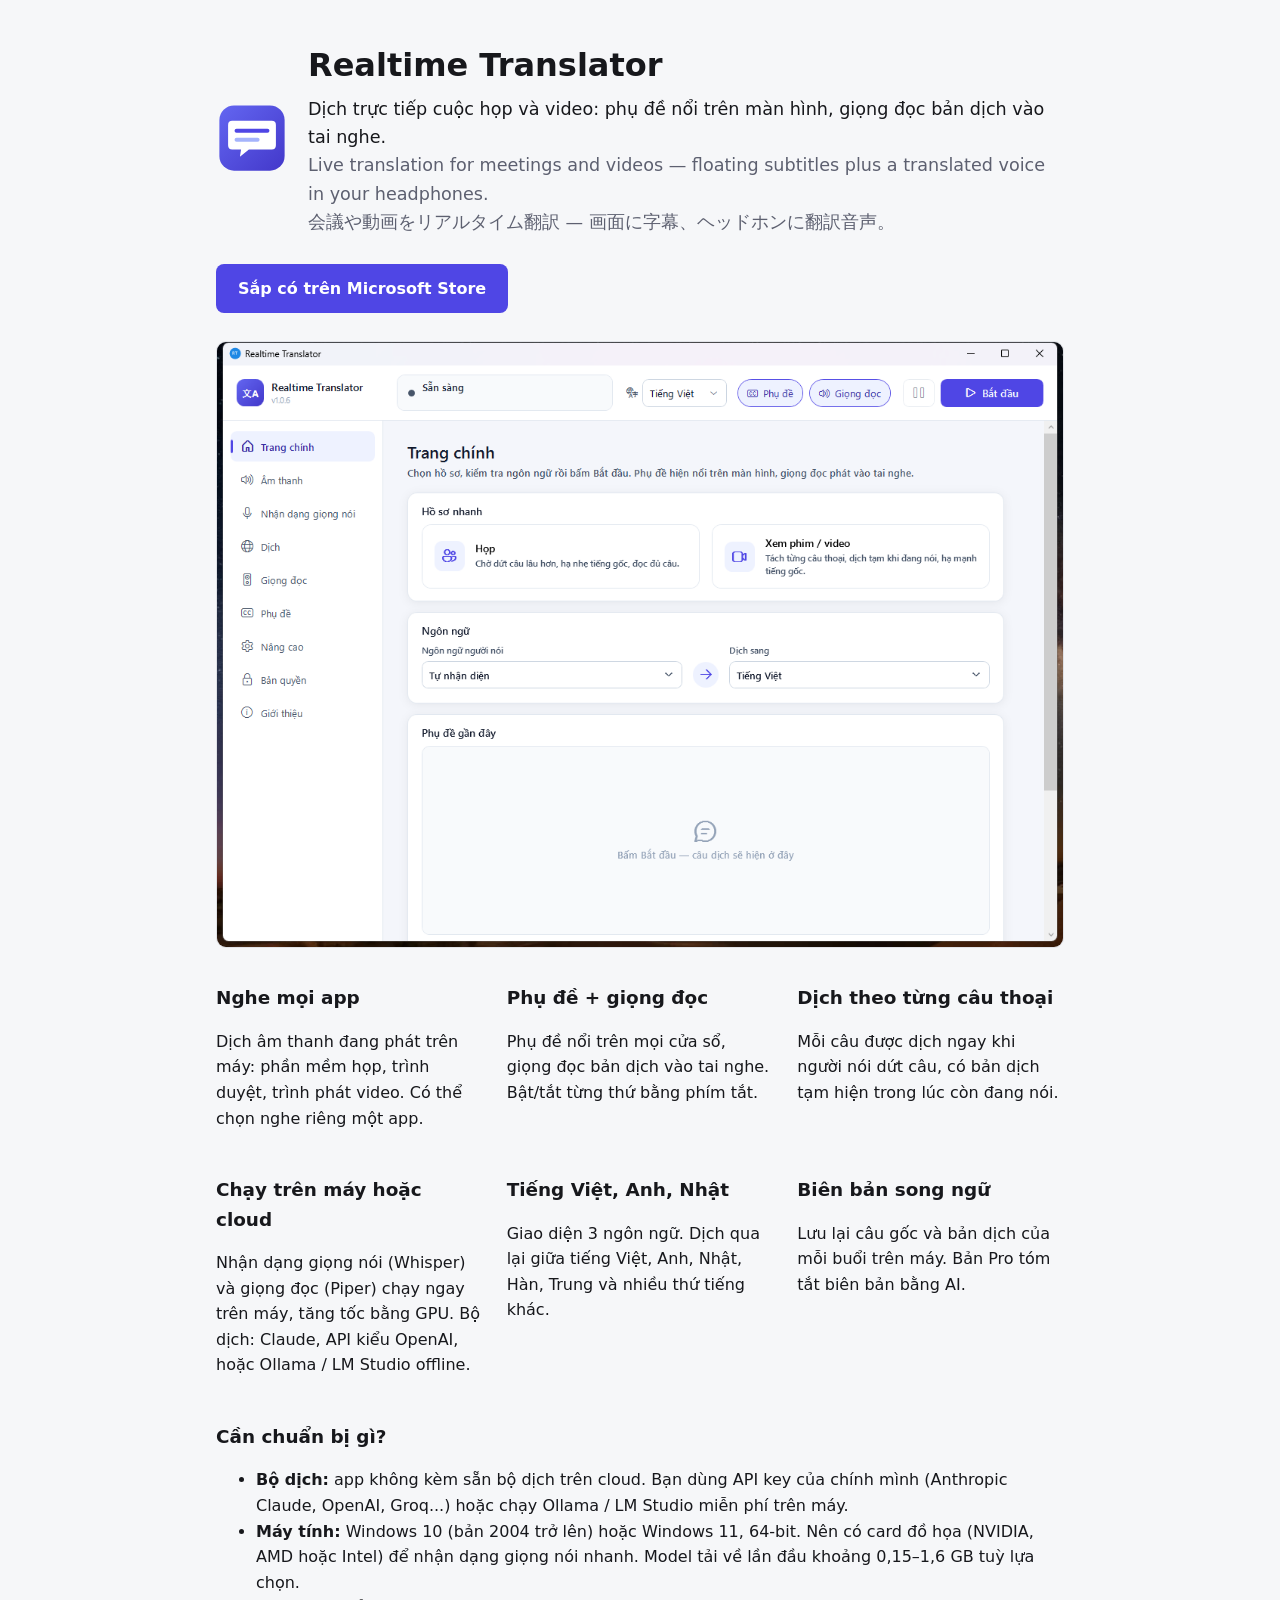
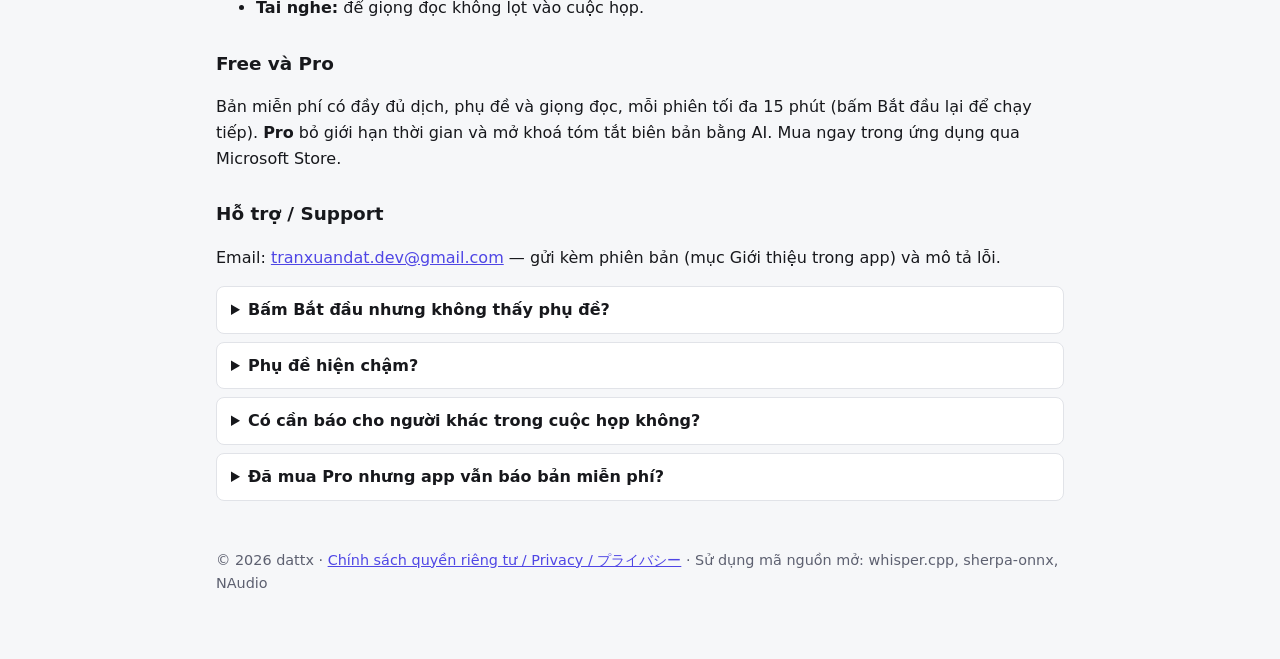
==== index.html @ c9f872d4 "Add Realtime Translator website and privacy policy Co-Authored-By: Claude Opus 5.5 <noreply@anthropi" ====
<!doctype html>
<html lang="vi">
<head>
  <meta charset="utf-8">
  <meta name="viewport" content="width=device-width, initial-scale=1">
  <title>Realtime Translator — Phụ đề và giọng đọc dịch trực tiếp trên Windows</title>
  <meta name="description" content="Dịch trực tiếp cuộc họp và video trên Windows: phụ đề nổi trên màn hình và giọng đọc bản dịch vào tai nghe. Nhận dạng giọng nói chạy ngay trên máy.">
  <link rel="icon" href="app-icon.svg">
  <link rel="stylesheet" href="style.css">
</head>
<body>
  <main class="page">
    <header class="hero">
      <img src="app-icon.svg" alt="" width="72" height="72">
      <div>
        <h1>Realtime Translator</h1>
        <p class="lead">Dịch trực tiếp cuộc họp và video: phụ đề nổi trên màn hình, giọng đọc bản dịch vào tai nghe.</p>
        <p class="lead muted" lang="en">Live translation for meetings and videos — floating subtitles plus a translated voice in your headphones.</p>
        <p class="lead muted" lang="ja">会議や動画をリアルタイム翻訳 — 画面に字幕、ヘッドホンに翻訳音声。</p>
      </div>
    </header>

    <p class="cta">
      <span class="button">Sắp có trên Microsoft Store</span>
    </p>

    <img class="shot" src="screenshots/vi-trang-chinh.png" alt="Trang chính của Realtime Translator: hồ sơ Họp và Xem phim, chọn ngôn ngữ, phụ đề gần đây">

    <section class="grid">
      <div><h2>Nghe mọi app</h2><p>Dịch âm thanh đang phát trên máy: phần mềm họp, trình duyệt, trình phát video. Có thể chọn nghe riêng một app.</p></div>
      <div><h2>Phụ đề + giọng đọc</h2><p>Phụ đề nổi trên mọi cửa sổ, giọng đọc bản dịch vào tai nghe. Bật/tắt từng thứ bằng phím tắt.</p></div>
      <div><h2>Dịch theo từng câu thoại</h2><p>Mỗi câu được dịch ngay khi người nói dứt câu, có bản dịch tạm hiện trong lúc còn đang nói.</p></div>
      <div><h2>Chạy trên máy hoặc cloud</h2><p>Nhận dạng giọng nói (Whisper) và giọng đọc (Piper) chạy ngay trên máy, tăng tốc bằng GPU. Bộ dịch: Claude, API kiểu OpenAI, hoặc Ollama / LM Studio offline.</p></div>
      <div><h2>Tiếng Việt, Anh, Nhật</h2><p>Giao diện 3 ngôn ngữ. Dịch qua lại giữa tiếng Việt, Anh, Nhật, Hàn, Trung và nhiều thứ tiếng khác.</p></div>
      <div><h2>Biên bản song ngữ</h2><p>Lưu lại câu gốc và bản dịch của mỗi buổi trên máy. Bản Pro tóm tắt biên bản bằng AI.</p></div>
    </section>

    <section>
      <h2>Cần chuẩn bị gì?</h2>
      <ul>
        <li><strong>Bộ dịch:</strong> app không kèm sẵn bộ dịch trên cloud. Bạn dùng API key của chính mình (Anthropic Claude, OpenAI, Groq...) hoặc chạy Ollama / LM Studio miễn phí trên máy.</li>
        <li><strong>Máy tính:</strong> Windows 10 (bản 2004 trở lên) hoặc Windows 11, 64-bit. Nên có card đồ họa (NVIDIA, AMD hoặc Intel) để nhận dạng giọng nói nhanh. Model tải về lần đầu khoảng 0,15–1,6 GB tuỳ lựa chọn.</li>
        <li><strong>Tai nghe:</strong> để giọng đọc không lọt vào cuộc họp.</li>
      </ul>
    </section>

    <section>
      <h2>Free và Pro</h2>
      <p>Bản miễn phí có đầy đủ dịch, phụ đề và giọng đọc, mỗi phiên tối đa 15 phút (bấm Bắt đầu lại để chạy tiếp). <strong>Pro</strong> bỏ giới hạn thời gian và mở khoá tóm tắt biên bản bằng AI. Mua ngay trong ứng dụng qua Microsoft Store.</p>
    </section>

    <section id="support">
      <h2>Hỗ trợ / Support</h2>
      <p>Email: <a href="mailto:tranxuandat.dev@gmail.com">tranxuandat.dev@gmail.com</a> — gửi kèm phiên bản (mục Giới thiệu trong app) và mô tả lỗi.</p>
      <details>
        <summary>Bấm Bắt đầu nhưng không thấy phụ đề?</summary>
        <p>Vào mục <em>Âm thanh</em>: chọn "Toàn bộ âm thanh máy", hoặc chọn đúng app đang phát rồi bấm nút làm mới. Ở mục <em>Nâng cao</em>, hạ "Độ nhạy nhận tiếng nói" xuống khoảng 0,5 nếu tiếng nói nhỏ hoặc lẫn nhạc nền.</p>
      </details>
      <details>
        <summary>Phụ đề hiện chậm?</summary>
        <p>Bấm hồ sơ <em>Xem phim / video</em> ở trang chính, bật "Dùng GPU" ở mục <em>Nhận dạng giọng nói</em>, và chọn model Claude Haiku ở mục <em>Dịch</em> (nhanh nhất).</p>
      </details>
      <details>
        <summary>Có cần báo cho người khác trong cuộc họp không?</summary>
        <p>Có. App xử lý lời nói của mọi người trong cuộc họp. Hãy tuân thủ quy định nơi bạn làm việc và pháp luật địa phương, và báo cho người tham gia khi cần. Nếu không muốn lời nói rời khỏi máy, chọn bộ dịch chạy trên máy (Ollama / LM Studio).</p>
      </details>
      <details>
        <summary>Đã mua Pro nhưng app vẫn báo bản miễn phí?</summary>
        <p>Đăng nhập Microsoft Store bằng đúng tài khoản đã mua rồi mở lại app. Vẫn lỗi thì gửi email cho chúng tôi.</p>
      </details>
    </section>

    <footer class="muted">
      © 2026 dattx · <a href="privacy.html">Chính sách quyền riêng tư / Privacy / プライバシー</a> · Sử dụng mã nguồn mở: whisper.cpp, sherpa-onnx, NAudio
    </footer>
  </main>
</body>
</html>
---- style.css ----
:root {
  --bg: #f6f7f9;
  --surface: #ffffff;
  --text: #17181c;
  --muted: #5d6070;
  --border: #e1e3e8;
  --accent: #4f46e5;
  color-scheme: light dark;
  font-family: "Segoe UI Variable Text", "Segoe UI", system-ui, -apple-system, sans-serif;
  line-height: 1.6;
}

@media (prefers-color-scheme: dark) {
  :root {
    --bg: #1b1c20;
    --surface: #24252a;
    --text: #eeeff2;
    --muted: #a2a4b0;
    --border: #383a42;
    --accent: #8b8cf8;
  }
}

* { box-sizing: border-box; }

body {
  margin: 0;
  background: var(--bg);
  color: var(--text);
}

.page {
  max-width: 880px;
  margin: 0 auto;
  padding: 40px 16px 64px;
}

a { color: var(--accent); }

h1 { font-size: 2rem; margin: 0 0 4px; }
h2 { font-size: 1.15rem; margin: 28px 0 6px; }

.muted { color: var(--muted); }

.hero {
  display: flex;
  gap: 20px;
  align-items: center;
}

.hero img { border-radius: 16px; flex-shrink: 0; }

.lead { margin: 0; font-size: 1.1rem; }

.cta { margin: 28px 0; }

.button {
  display: inline-block;
  padding: 12px 22px;
  border-radius: 8px;
  background: var(--accent);
  color: #fff;
  font-weight: 600;
  text-decoration: none;
}

.shot {
  width: 100%;
  height: auto;
  border-radius: 10px;
  border: 1px solid var(--border);
}

.grid {
  display: grid;
  grid-template-columns: repeat(auto-fit, minmax(200px, 1fr));
  gap: 0 24px;
}

details {
  background: var(--surface);
  border: 1px solid var(--border);
  border-radius: 8px;
  padding: 10px 14px;
  margin: 8px 0;
}

summary { cursor: pointer; font-weight: 600; }

hr { border: none; border-top: 1px solid var(--border); margin: 40px 0; }

.back { display: inline-block; margin-bottom: 16px; }

footer { margin-top: 48px; font-size: 0.9rem; }

code { font-family: "Cascadia Mono", Consolas, monospace; font-size: 0.9em; }

@media (max-width: 560px) {
  .hero { flex-direction: column; align-items: flex-start; }
  h1 { font-size: 1.6rem; }
}
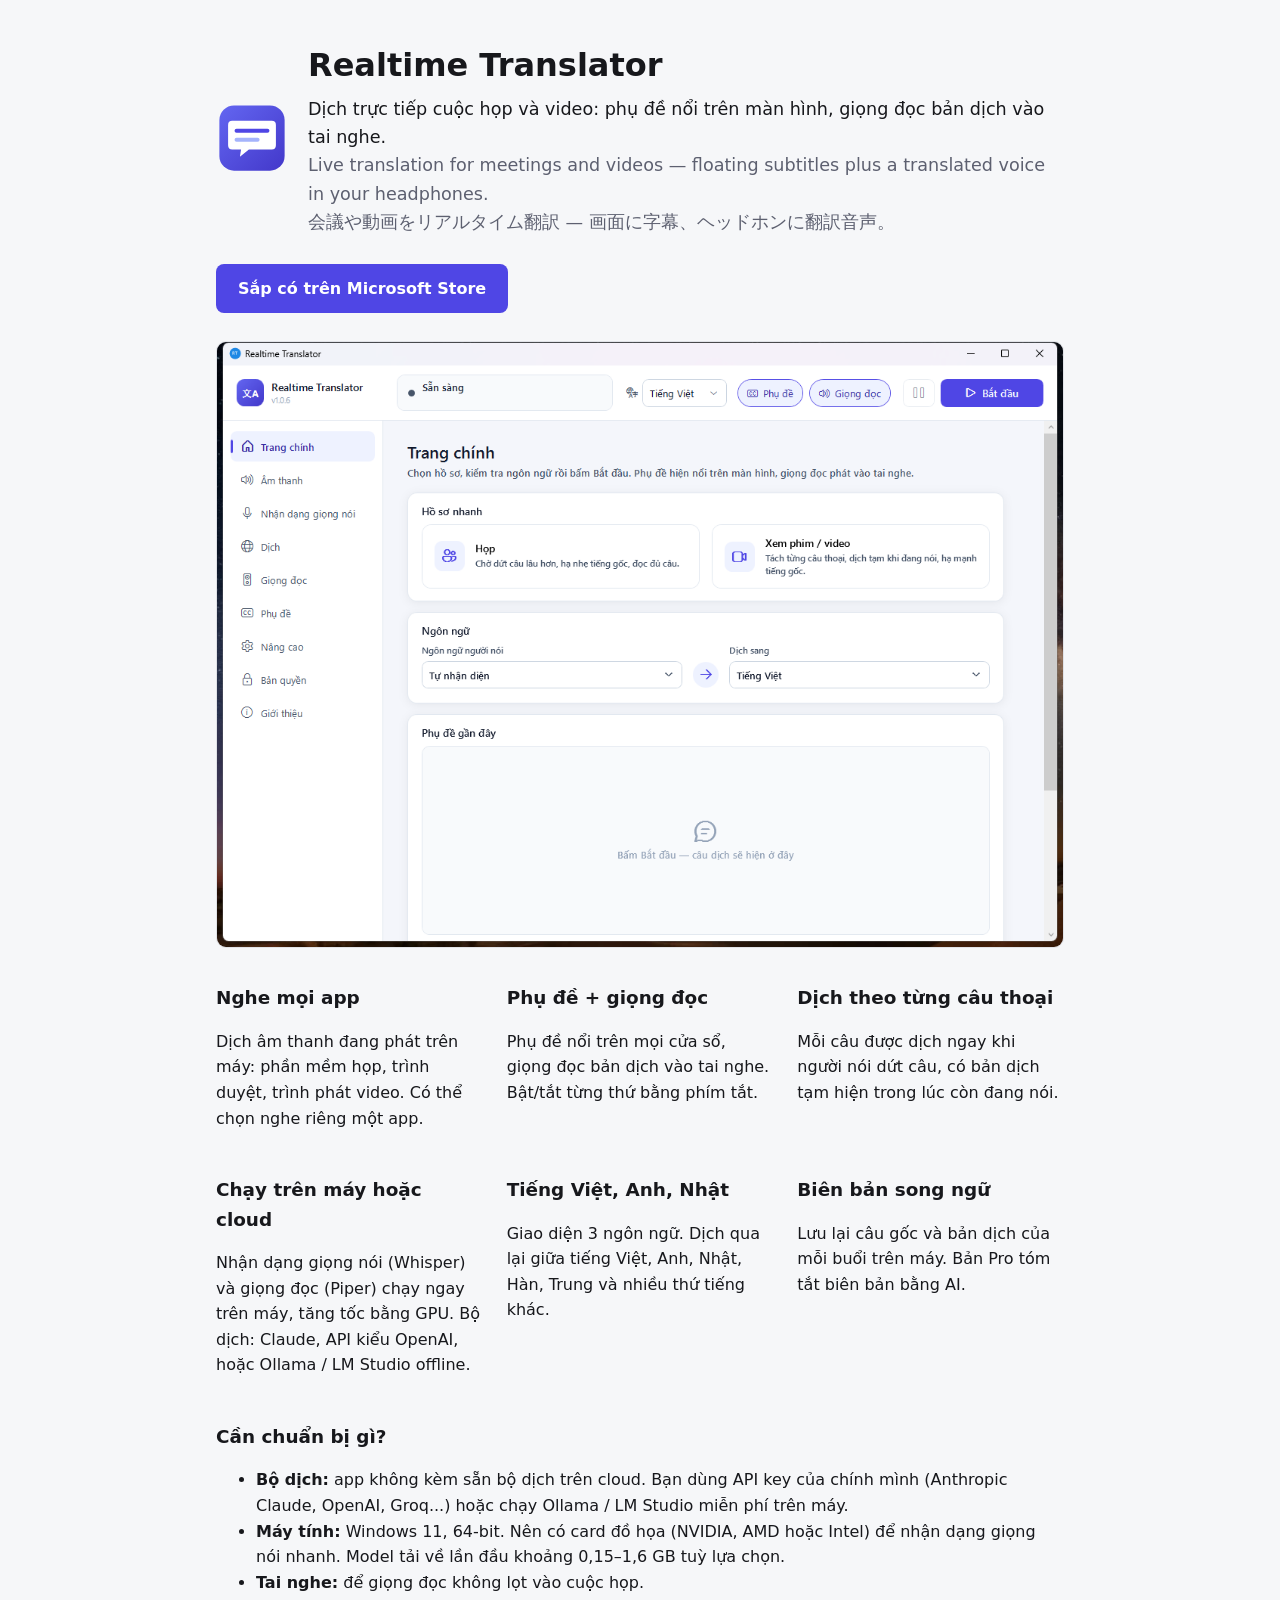
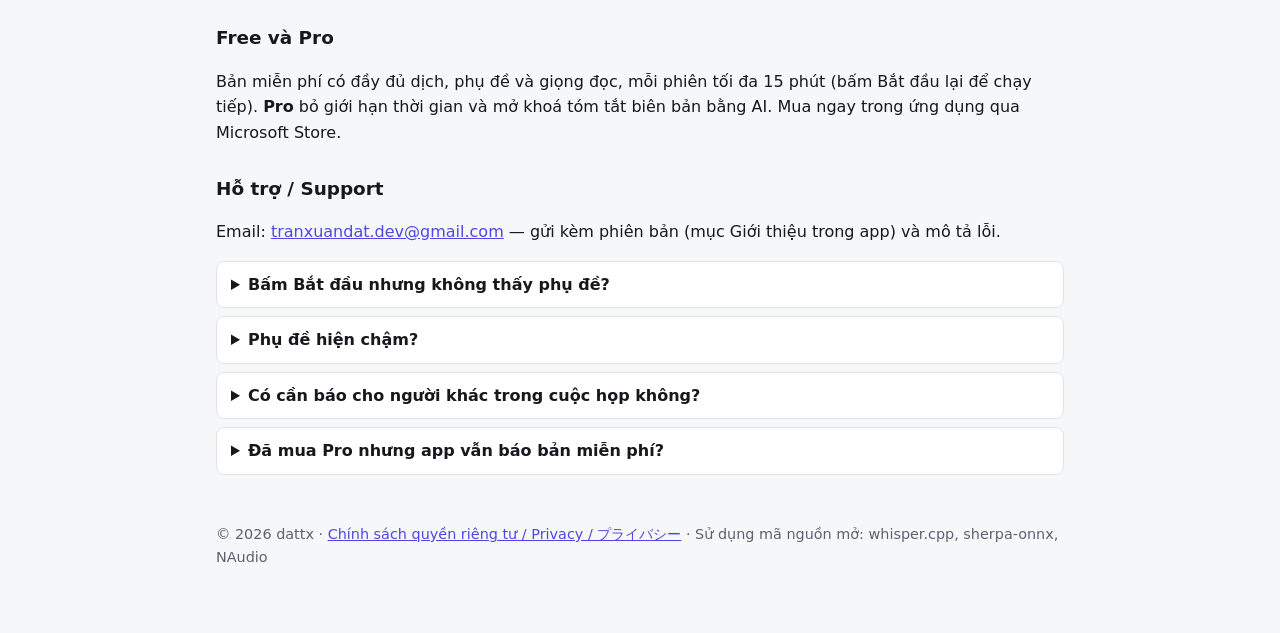
==== commit 99e73110: "Require Windows 11 (per-app audio capture needs build 20348+) Co-Authored-By: Claude Opus 5.5 <norep" ====
--- a/index.html
+++ b/index.html
@@ -39,7 +39,7 @@
       <h2>Cần chuẩn bị gì?</h2>
       <ul>
         <li><strong>Bộ dịch:</strong> app không kèm sẵn bộ dịch trên cloud. Bạn dùng API key của chính mình (Anthropic Claude, OpenAI, Groq...) hoặc chạy Ollama / LM Studio miễn phí trên máy.</li>
-        <li><strong>Máy tính:</strong> Windows 10 (bản 2004 trở lên) hoặc Windows 11, 64-bit. Nên có card đồ họa (NVIDIA, AMD hoặc Intel) để nhận dạng giọng nói nhanh. Model tải về lần đầu khoảng 0,15–1,6 GB tuỳ lựa chọn.</li>
+        <li><strong>Máy tính:</strong> Windows 11, 64-bit. Nên có card đồ họa (NVIDIA, AMD hoặc Intel) để nhận dạng giọng nói nhanh. Model tải về lần đầu khoảng 0,15–1,6 GB tuỳ lựa chọn.</li>
         <li><strong>Tai nghe:</strong> để giọng đọc không lọt vào cuộc họp.</li>
       </ul>
     </section>
